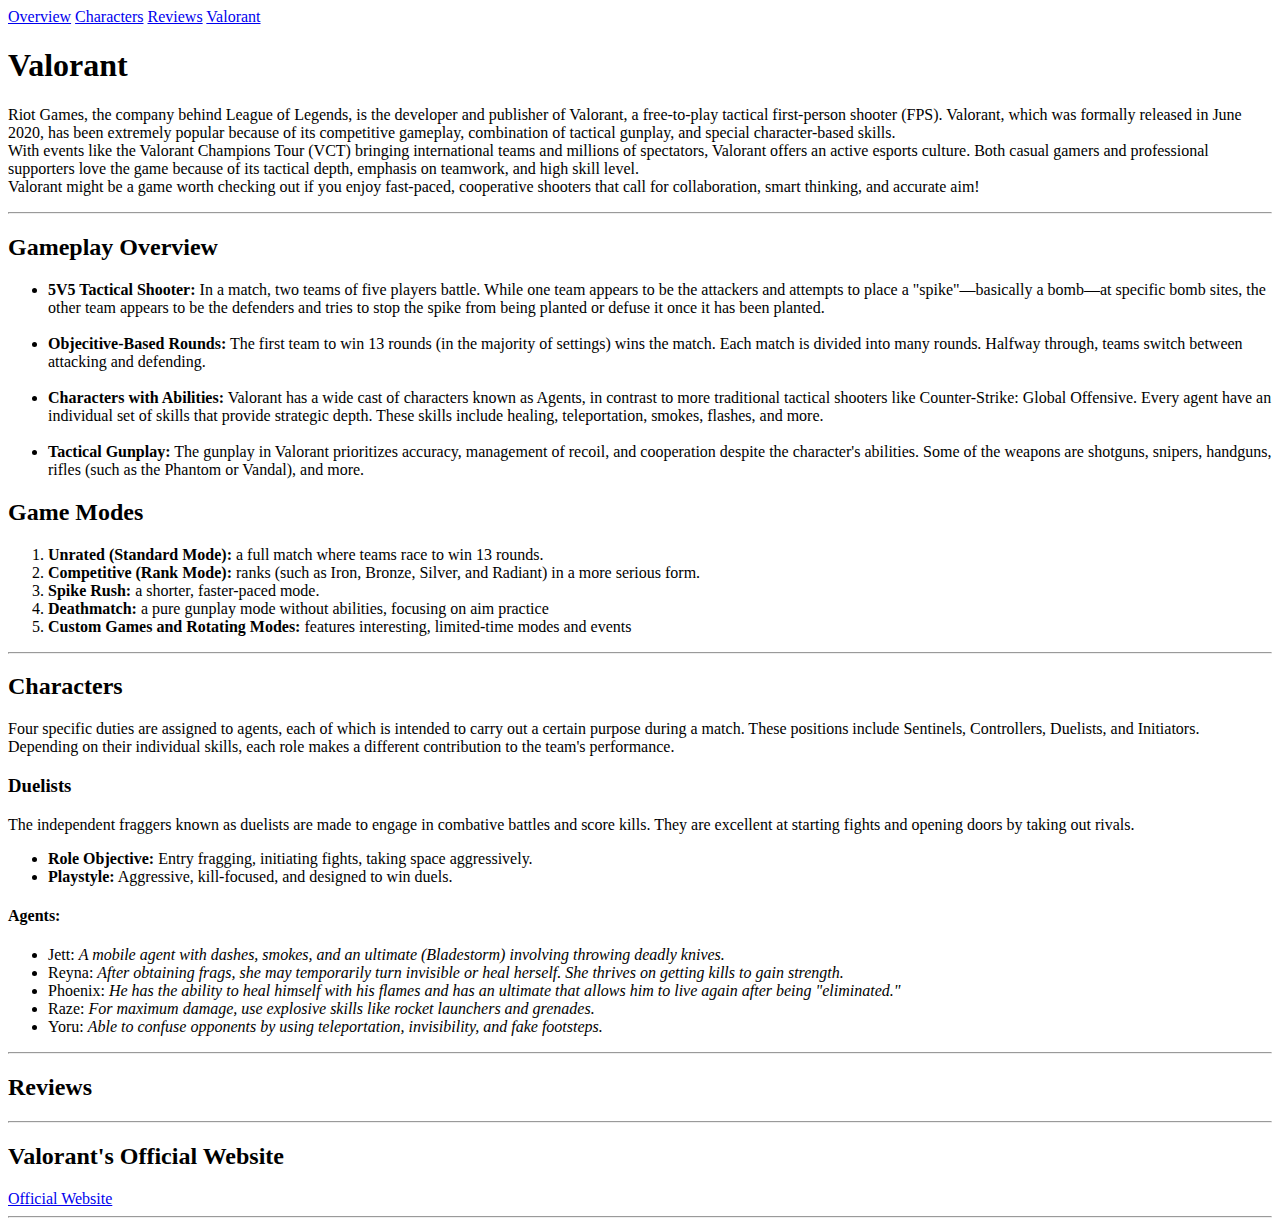
==== Chapter-2-Links and navigation/Exercises/index.html @ 9c303013 "Create index.html" ====
<!DOCTYPE html>
<html lang="en">
<head>
    <meta charset="UTF-8">
    <meta name="viewport" content="width=device-width, initial-scale=1.0">
    <title>FPS shooter game - </title>
</head>
<body>
    <nav>
            <a href="#overview">Overview</a></li>
            <a href="#characters">Characters</a></li>
            <a href="#reviews">Reviews</a></li>
            <a href="#webpage">Valorant</a></li>
    </nav>
    
    <header>
        <h1>Valorant</h1>
        <p>
            Riot Games, the company behind League of Legends, is the developer and publisher of Valorant, a free-to-play tactical first-person shooter (FPS). Valorant, which was formally released in June 2020, has been extremely popular because of its competitive gameplay, combination of tactical gunplay, and special character-based skills.<br>
            With events like the Valorant Champions Tour (VCT) bringing international teams and millions of spectators, Valorant offers an active esports culture. Both casual gamers and professional supporters love the game because of its tactical depth, emphasis on teamwork, and high skill level. <br>

            Valorant might be a game worth checking out if you enjoy fast-paced, cooperative shooters that call for collaboration, smart thinking, and accurate aim!
        </p>
    </header>
    
    <hr>
    <section id="overview">
        <h2>Gameplay Overview</h2>
        <ul>
            <li><b>5V5 Tactical Shooter:</b> In a match, two teams of five players battle. While one team appears to be the attackers and attempts to place a "spike"—basically a bomb—at specific bomb sites, the other team appears to be the defenders and tries to stop the spike from being planted or defuse it once it has been planted.</li><br>
            <li><b>Objecitive-Based Rounds:</b> The first team to win 13 rounds (in the majority of settings) wins the match. Each match is divided into many rounds. Halfway through, teams switch between attacking and defending.</li><br>
            <li><b>Characters with Abilities:</b> Valorant has a wide cast of characters known as Agents, in contrast to more traditional tactical shooters like Counter-Strike: Global Offensive. Every agent have an individual set of skills that provide strategic depth. These skills include healing, teleportation, smokes, flashes, and more.</li><br>
            <li><b>Tactical Gunplay:</b> The gunplay in Valorant prioritizes accuracy, management of recoil, and cooperation despite the character's abilities. Some of the weapons are shotguns, snipers, handguns, rifles (such as the Phantom or Vandal), and more.</li>
        </ul>
        <h2>Game Modes</h2>
        <ol>
            <li><b>Unrated (Standard Mode):</b> a full match where teams race to win 13 rounds.</li>
            <li><b>Competitive (Rank Mode):</b> ranks (such as Iron, Bronze, Silver, and Radiant) in a more serious form.</li>
            <li><b>Spike Rush:</b> a shorter, faster-paced mode.</li>
            <li><b>Deathmatch:</b> a pure gunplay mode without abilities, focusing on aim practice</li>
            <li><b>Custom Games and Rotating Modes:</b> features interesting, limited-time modes and events</li>
        </ol>
    </section>

    <hr>

    <section id="characters">
        <h2>Characters</h2>
        <p>Four specific duties are assigned to agents, each of which is intended to carry out a certain purpose during a match. These positions include Sentinels, Controllers, Duelists, and Initiators. Depending on their individual skills, each role makes a different contribution to the team's performance.</p>

        <h3>Duelists</h3>
        <p>The independent fraggers known as duelists are made to engage in combative battles and score kills. They are excellent at starting fights and opening doors by taking out rivals.</p>
        <ul>
            <li><b>Role Objective:</b> Entry fragging, initiating fights, taking space aggressively.</li>
            <li><b>Playstyle:</b> Aggressive, kill-focused, and designed to win duels.</li>
        </ul>
        
        <h4>Agents:</h4>
        <ul>
            <li>Jett: <i>A mobile agent with dashes, smokes, and an ultimate (Bladestorm) involving throwing deadly knives.</i></li>
            <li>Reyna: <i>After obtaining frags, she may temporarily turn invisible or heal herself. She thrives on getting kills to gain strength.</i></li>
            <li>Phoenix: <i>He has the ability to heal himself with his flames and has an ultimate that allows him to live again after being "eliminated."</i></li>
            <li>Raze: <i>For maximum damage, use explosive skills like rocket launchers and grenades.</i></li>
            <li>Yoru: <i>Able to confuse opponents by using teleportation, invisibility, and fake footsteps.</i></li>
        </ul>
    </section>
 
    <hr>

    <section id="reviews">
        <h2>Reviews</h2>
    </section>

    <hr>    

    <section id="webpage">
        <h2>Valorant's Official Website</h2>
        <a href="https://playvalorant.com" target="_blank" class="button">Official Website</a>
    </section>

    <hr>

</body>
</html>
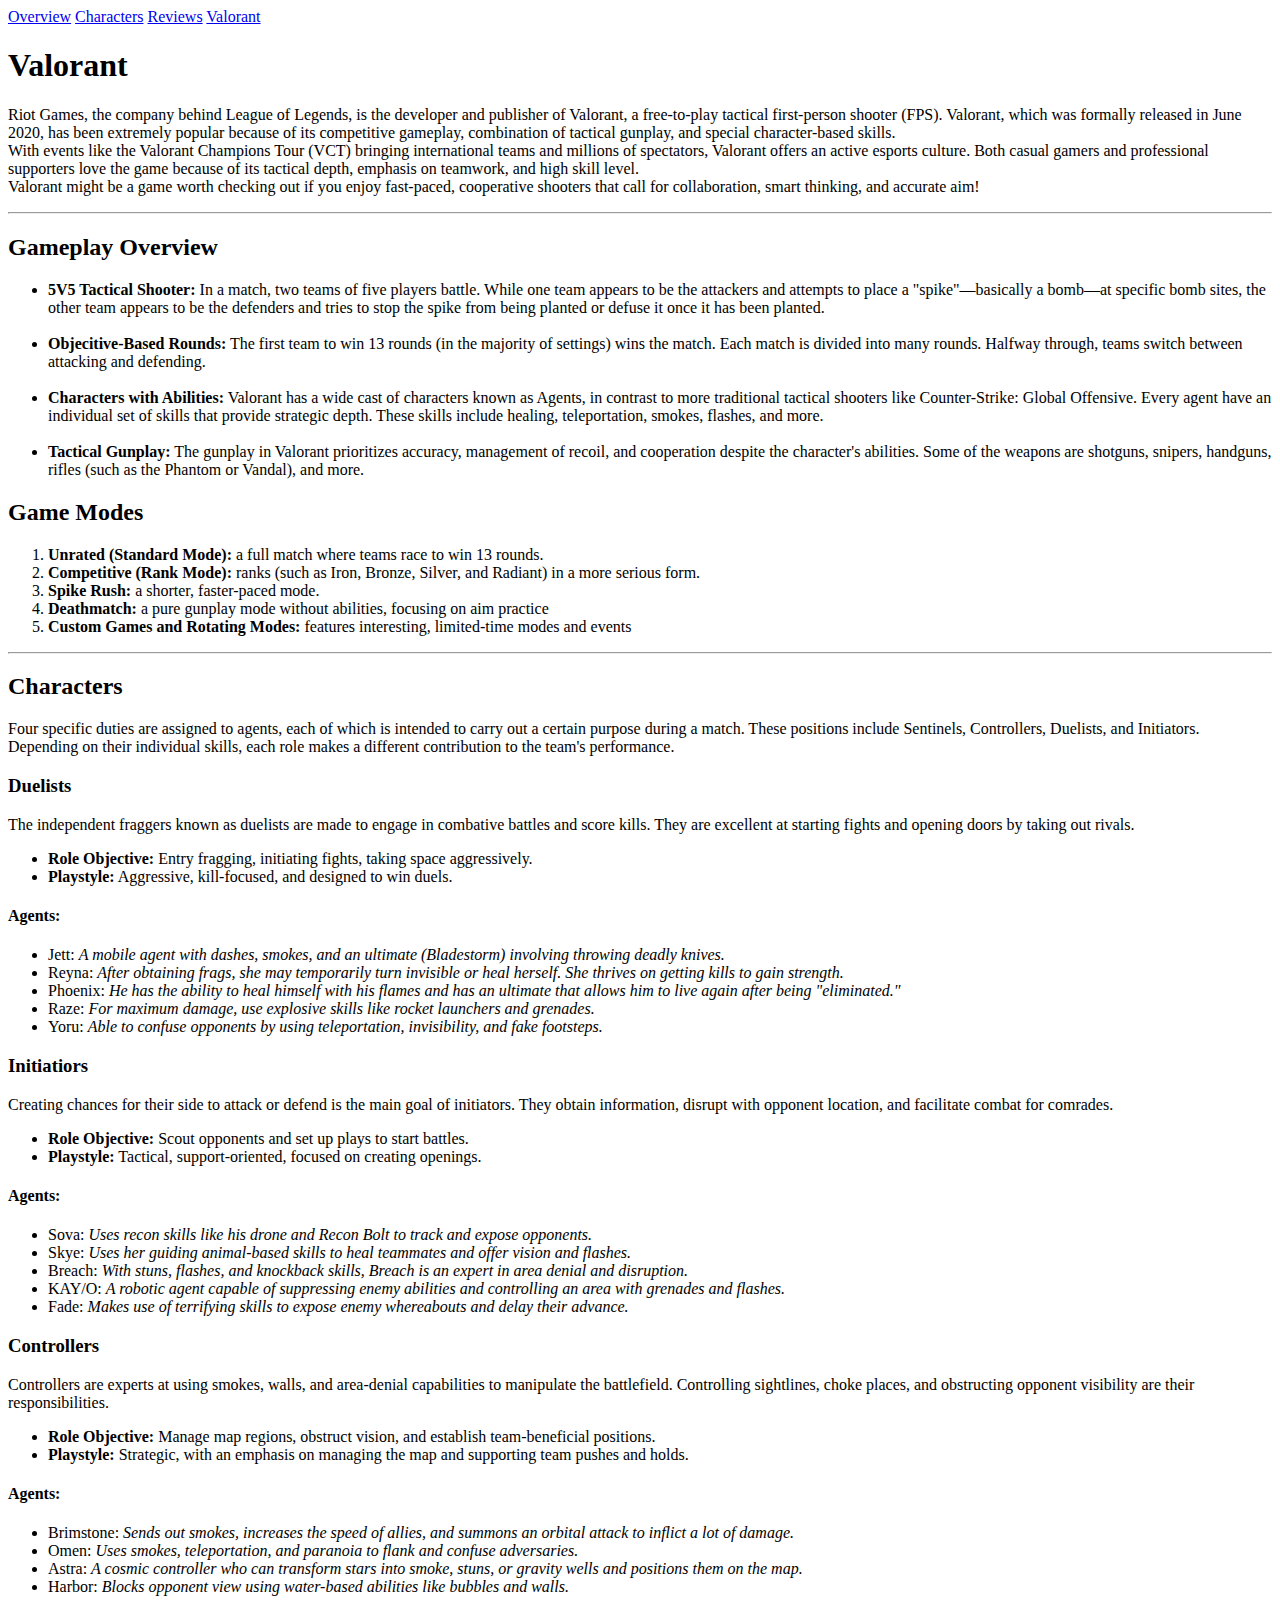
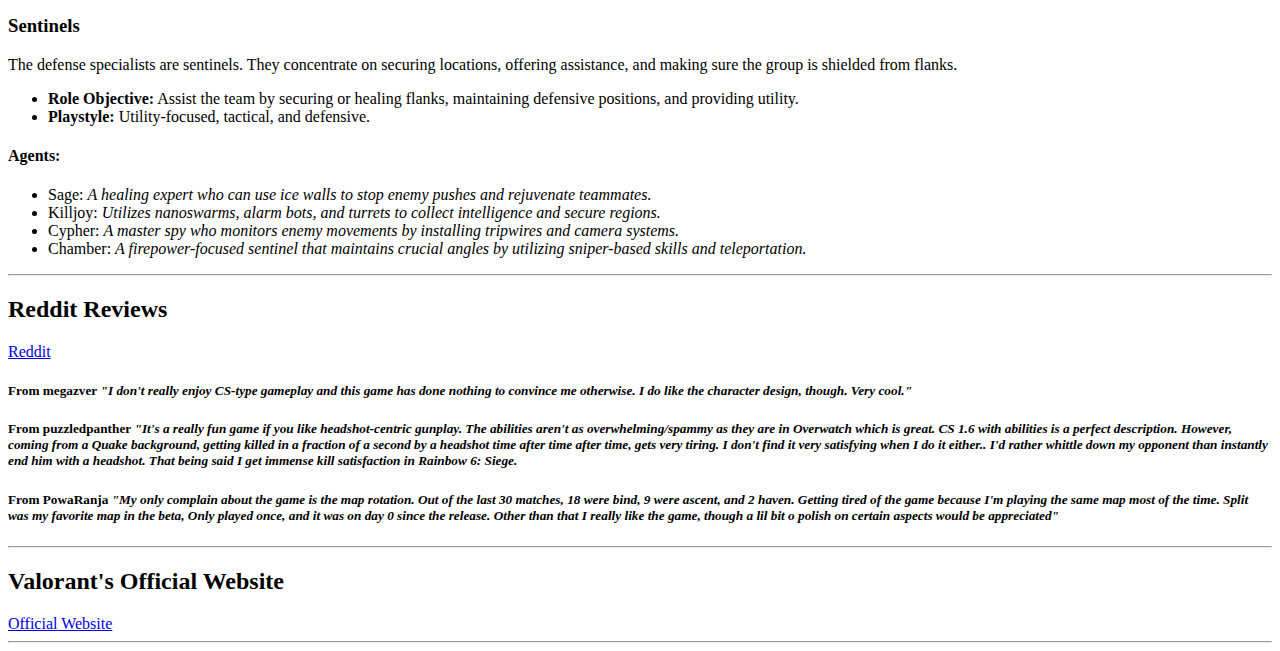
==== commit cd16898c: "Update index.html" ====
--- a/Chapter-2-Links and navigation/Exercises/index.html
+++ b/Chapter-2-Links and navigation/Exercises/index.html
@@ -63,12 +63,64 @@
             <li>Raze: <i>For maximum damage, use explosive skills like rocket launchers and grenades.</i></li>
             <li>Yoru: <i>Able to confuse opponents by using teleportation, invisibility, and fake footsteps.</i></li>
         </ul>
+
+        <h3>Initiatiors</h3>
+        <p>Creating chances for their side to attack or defend is the main goal of initiators. They obtain information, disrupt with opponent location, and facilitate combat for comrades.</p>
+        <ul>
+            <li><b>Role Objective:</b> Scout opponents and set up plays to start battles.</li>
+            <li><b>Playstyle:</b> Tactical, support-oriented, focused on creating openings.</li>
+        </ul>
+        
+        <h4>Agents:</h4>
+        <ul>
+            <li>Sova: <i>Uses recon skills like his drone and Recon Bolt to track and expose opponents.</i></li>
+            <li>Skye: <i>Uses her guiding animal-based skills to heal teammates and offer vision and flashes.</i></li>
+            <li>Breach: <i>With stuns, flashes, and knockback skills, Breach is an expert in area denial and disruption.</i></li>
+            <li>KAY/O: <i>A robotic agent capable of suppressing enemy abilities and controlling an area with grenades and flashes.</i></li>
+            <li>Fade: <i>Makes use of terrifying skills to expose enemy whereabouts and delay their advance.</i></li>
+        </ul>
+
+        <h3>Controllers</h3>
+        <p>Controllers are experts at using smokes, walls, and area-denial capabilities to manipulate the battlefield. Controlling sightlines, choke places, and obstructing opponent visibility are their responsibilities.</p>
+        <ul>
+            <li><b>Role Objective:</b> Manage map regions, obstruct vision, and establish team-beneficial positions.</li>
+            <li><b>Playstyle:</b> Strategic, with an emphasis on managing the map and supporting team pushes and holds.</li>
+        </ul>
+        
+        <h4>Agents:</h4>
+        <ul>
+            <li>Brimstone: <i>Sends out smokes, increases the speed of allies, and summons an orbital attack to inflict a lot of damage.</i></li>
+            <li>Omen: <i>Uses smokes, teleportation, and paranoia to flank and confuse adversaries.</i></li>
+            <li>Astra: <i>A cosmic controller who can transform stars into smoke, stuns, or gravity wells and positions them on the map.</i></li>
+            <li>Harbor: <i>Blocks opponent view using water-based abilities like bubbles and walls.</i></li>
+        </ul>
+
+        <h3>Sentinels</h3>
+        <p>The defense specialists are sentinels. They concentrate on securing locations, offering assistance, and making sure the group is shielded from flanks.</p>
+        <ul>
+            <li><b>Role Objective:</b> Assist the team by securing or healing flanks, maintaining defensive positions, and providing utility.</li>
+            <li><b>Playstyle:</b> Utility-focused, tactical, and defensive.</li>
+        </ul>
+        
+        <h4>Agents:</h4>
+        <ul>
+            <li>Sage: <i>A healing expert who can use ice walls to stop enemy pushes and rejuvenate teammates.</i></li>
+            <li>Killjoy: <i>Utilizes nanoswarms, alarm bots, and turrets to collect intelligence and secure regions.</i></li>
+            <li>Cypher: <i>A master spy who monitors enemy movements by installing tripwires and camera systems.</i></li>
+            <li>Chamber: <i>A firepower-focused sentinel that maintains crucial angles by utilizing sniper-based skills and teleportation.</i></li>
+        </ul>
+
     </section>
  
     <hr>
 
     <section id="reviews">
-        <h2>Reviews</h2>
+        <h2>Reddit Reviews</h2>
+        <a href="https://www.reddit.com/r/Games/comments/gxlcb1/valorant_review_thread/?rdt=56978" target="_blank" class="button">Reddit</a>
+        
+        <h5>From megazver<i> "I don't really enjoy CS-type gameplay and this game has done nothing to convince me otherwise. I do like the character design, though. Very cool."</i></h5>
+        <h5>From puzzledpanther<i> "It's a really fun game if you like headshot-centric gunplay. The abilities aren't as overwhelming/spammy as they are in Overwatch which is great. CS 1.6 with abilities is a perfect description. However, coming from a Quake background, getting killed in a fraction of a second by a headshot time after time after time, gets very tiring. I don't find it very satisfying when I do it either.. I'd rather whittle down my opponent than instantly end him with a headshot. That being said I get immense kill satisfaction in Rainbow 6: Siege.</i></h5>
+        <h5>From PowaRanja<i> "My only complain about the game is the map rotation. Out of the last 30 matches, 18 were bind, 9 were ascent, and 2 haven. Getting tired of the game because I'm playing the same map most of the time. Split was my favorite map in the beta, Only played once, and it was on day 0 since the release. Other than that I really like the game, though a lil bit o polish on certain aspects would be appreciated"</i></h5>
     </section>
 
     <hr>    
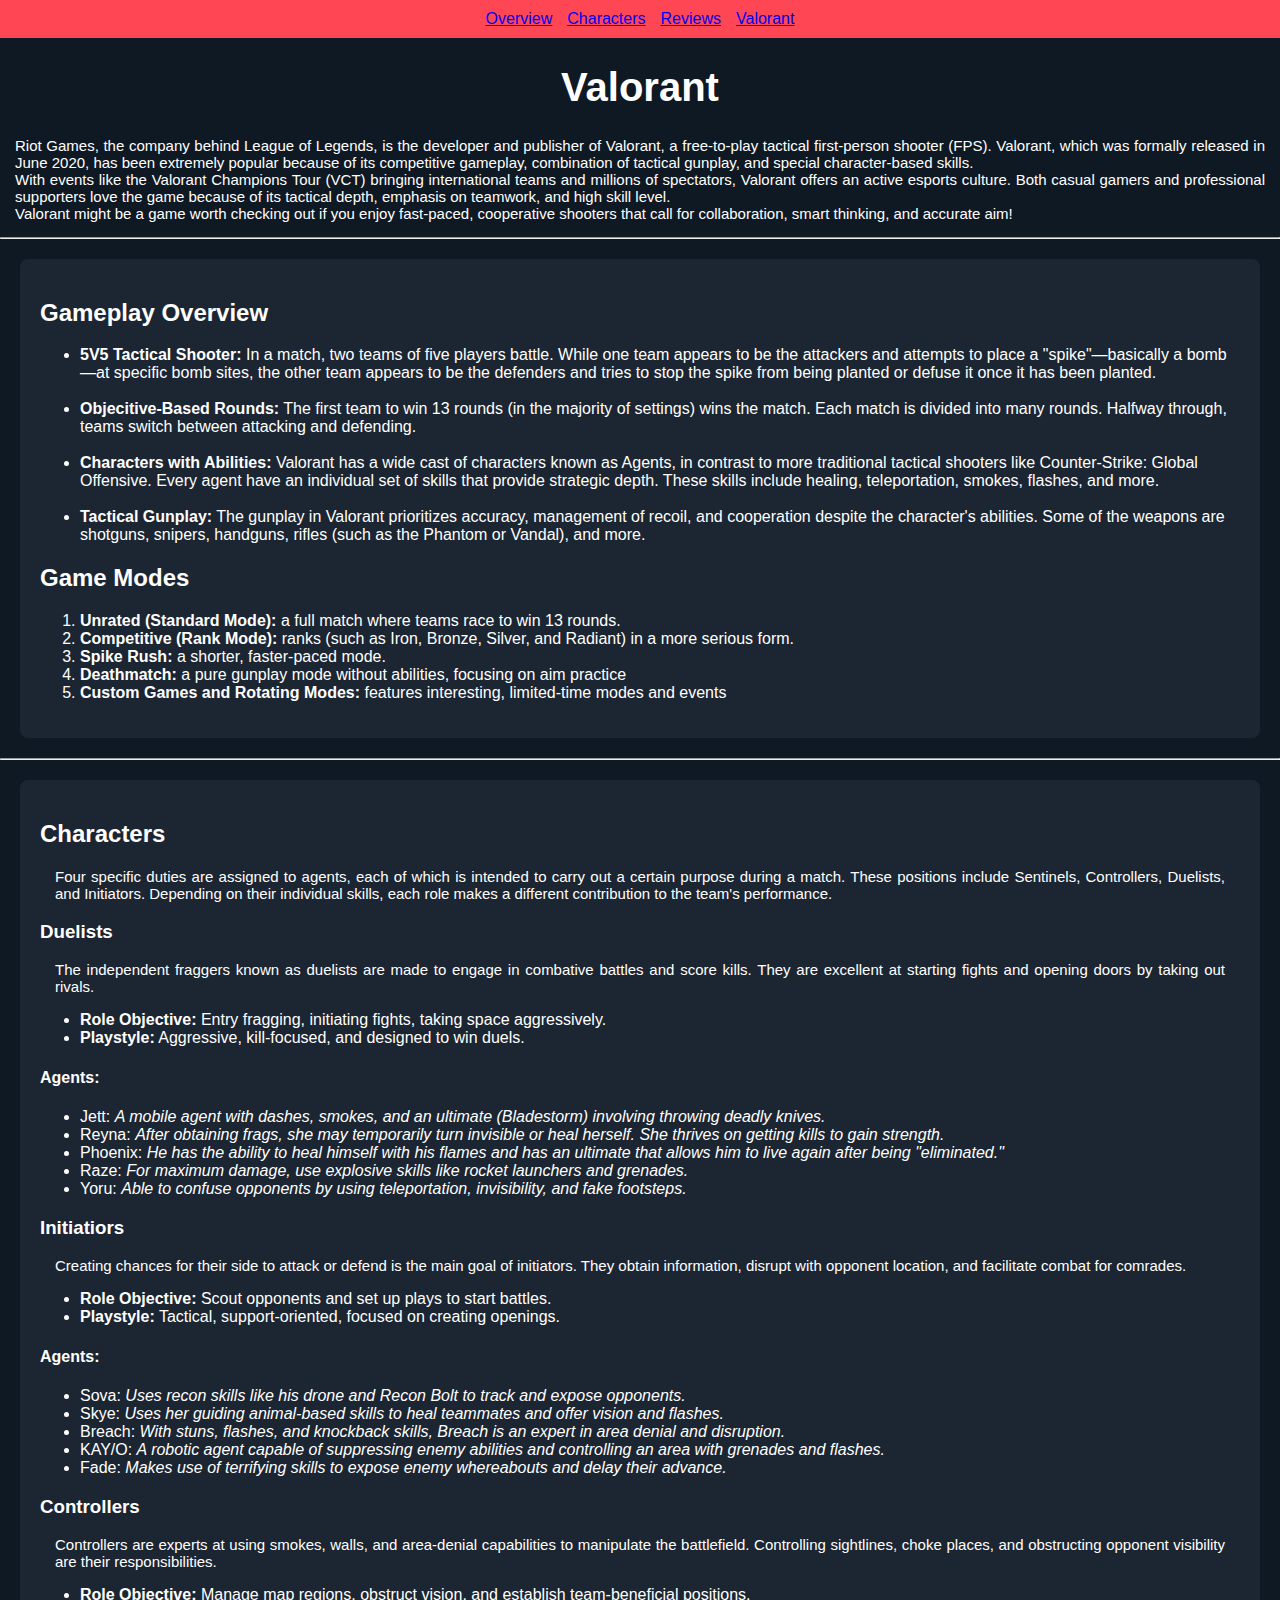
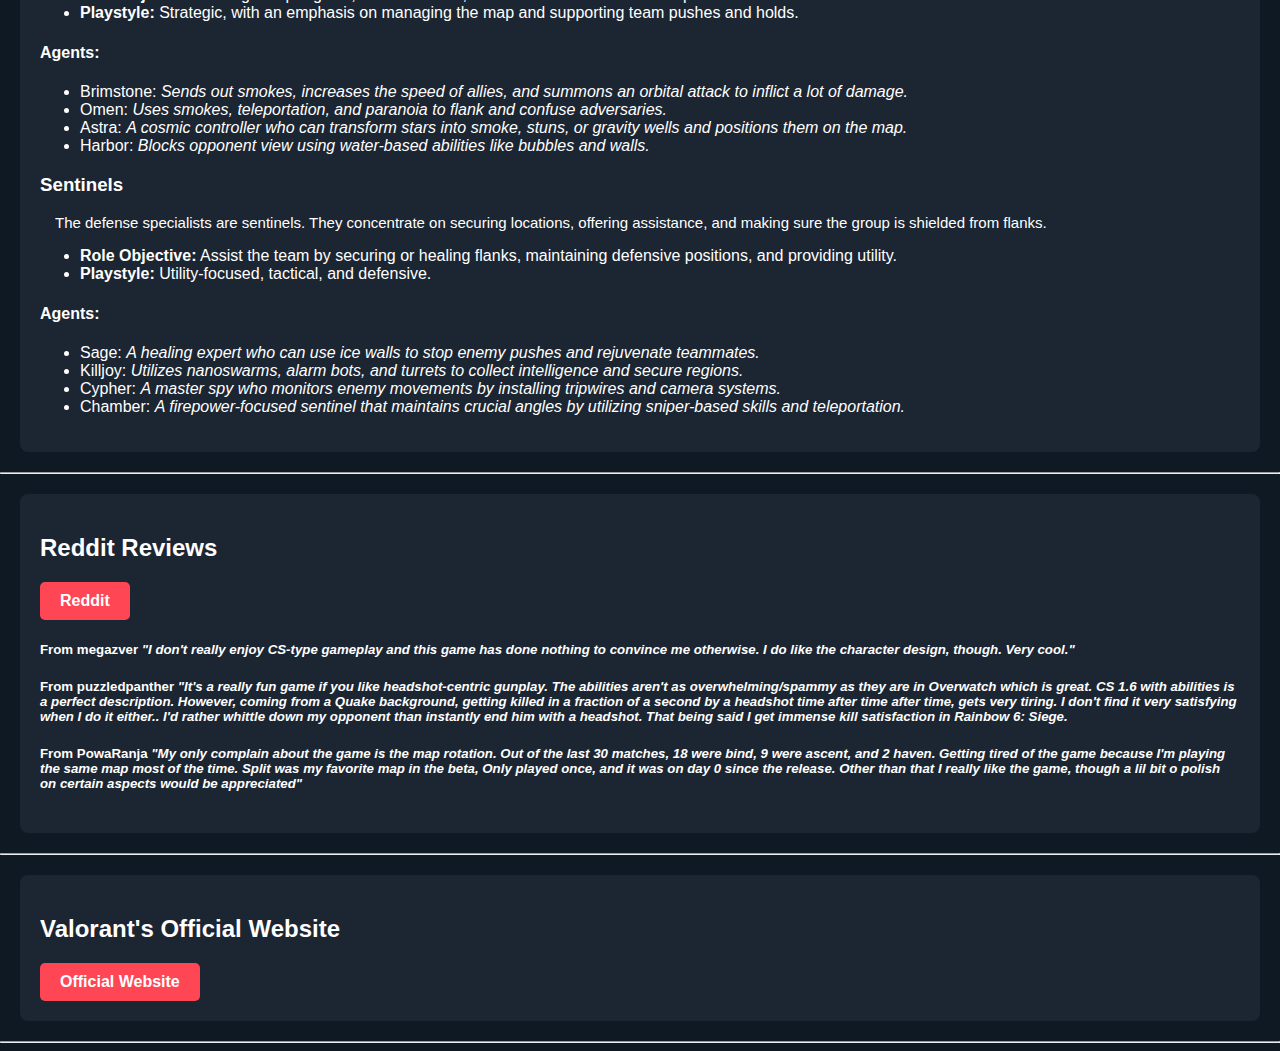
==== commit 07599ba1: "Update with CSS" ====
--- a/Chapter-2-Links and navigation/Exercises/index.html
+++ b/Chapter-2-Links and navigation/Exercises/index.html
@@ -3,8 +3,10 @@
 <head>
     <meta charset="UTF-8">
     <meta name="viewport" content="width=device-width, initial-scale=1.0">
-    <title>FPS shooter game - </title>
+    <title>FPS shooter game - Valorant</title>
+    <link rel="stylesheet" href="style.css">
 </head>
+
 <body>
     <nav>
             <a href="#overview">Overview</a></li>
--- a/Chapter-2-Links and navigation/Exercises/style.css
+++ b/Chapter-2-Links and navigation/Exercises/style.css
@@ -0,0 +1,64 @@
+body {
+    font-family: Arial, sans-serif;
+    margin: 0;
+    padding: 0;
+    background-color: #0f1923;
+    color: #ffffff;
+}
+
+nav {
+    display: flex;
+    justify-content: center;
+    background-color: #ff4655;
+    padding: 10px 0;
+    gap: 15px;
+}
+
+.nav-item {
+    display: block;
+    padding: 15px 20px;
+    margin: 5px;
+    background-color: #1c2532;
+    color: white;
+    text-decoration: none;
+    font-weight: bold;
+    text-align: center;
+    border-radius: 5px;
+}
+
+.nav-item:hover {
+    background-color: #d7364a;
+    color: white;
+}
+
+p{
+    text-align: justify;
+    font-size: 15px;
+    margin: 15px;
+}
+
+h1 {
+    text-align: center;
+    font-size: 2.5em;
+}
+
+section {
+    padding: 20px;
+    margin: 20px;
+    background: #1c2532;
+    border-radius: 8px;
+}
+
+.button {
+    display: inline-block;
+    padding: 10px 20px;
+    color: white;
+    background-color: #ff4655;
+    text-decoration: none;
+    font-weight: bold;
+    border-radius: 5px;
+}
+
+.button:hover {
+    background-color: #d7364a;
+}
